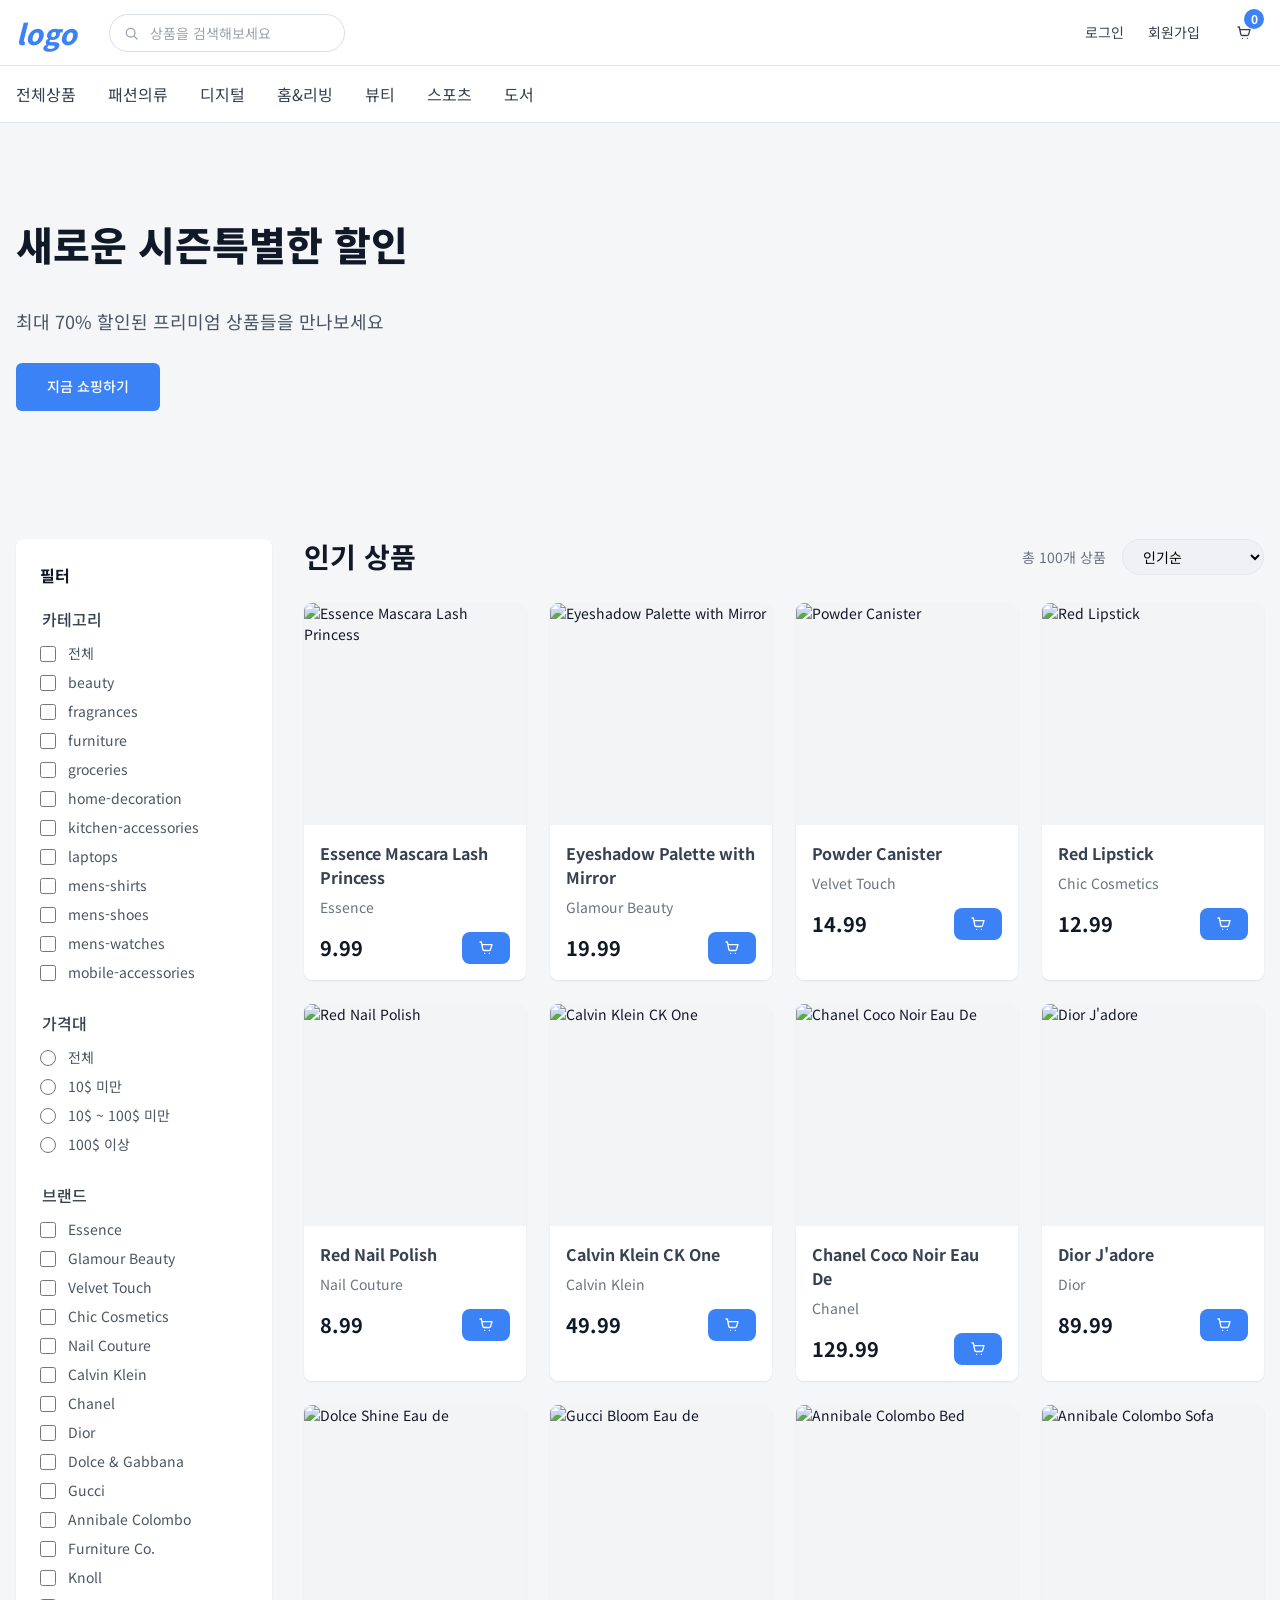
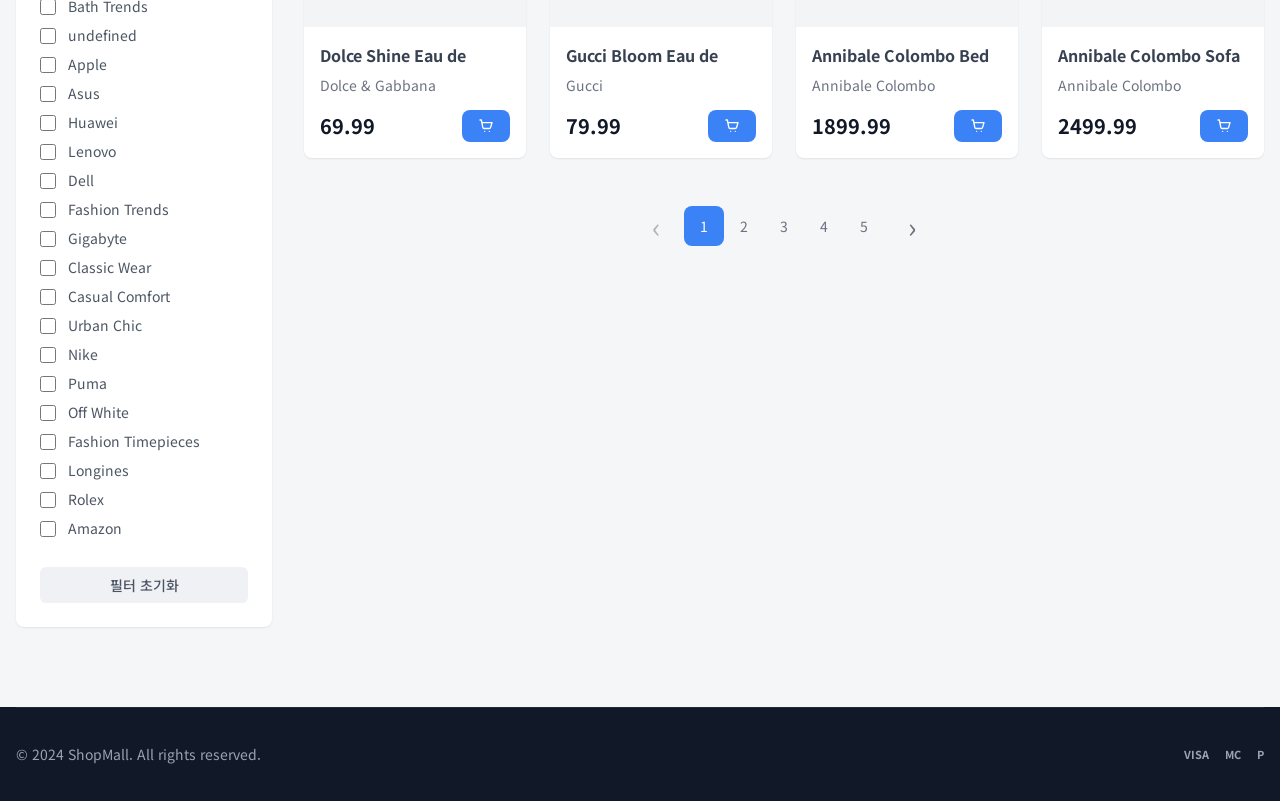
==== index.html @ 9116da2f "feat: 탭 및 장바구니 기능 포함 첫 업로드" ====
<!doctype html>
<html lang="ko">
  <head>
    <meta charset="UTF-8" />
    <meta name="viewport" content="width=device-width, initial-scale=1.0" />
    <title>ShopMall</title>
    <link rel="preconnect" href="https://fonts.googleapis.com" />
    <link rel="preconnect" href="https://fonts.gstatic.com" crossorigin />
    <link
      href="https://fonts.googleapis.com/css2?family=Noto+Sans+KR:wght@400;500;600;700;800&display=swap"
      rel="stylesheet"
    />
    <link rel="stylesheet" href="./css/common.css" />
    <link rel="stylesheet" href="./css/index.css" />
  </head>
  <body>
    <header class="site-header">
      <div class="header-top container">
        <a href="./index.html" class="logo" aria-label="ShopMall home">logo</a>
        <form class="search-form" action="#" method="get">
          <label for="search" class="sr-only">상품 검색</label>
          <span class="search-icon" aria-hidden="true"></span>
          <input id="search" type="search" placeholder="상품을 검색해보세요" />
        </form>
        <div class="user-actions">
          <a href="#">로그인</a>
          <a href="#">회원가입</a>
          <a href="./cart.html" class="cart-button" aria-label="장바구니">
            <span class="cart-icon" aria-hidden="true"></span>
            <span class="cart-count">3</span>
          </a>
        </div>
      </div>
      <nav class="category-nav" aria-label="상품 카테고리">
        <div class="container">
          <ul>
            <li><a href="#">전체상품</a></li>
            <li><a href="#">패션의류</a></li>
            <li><a href="#">디지털</a></li>
            <li><a href="#">홈&amp;리빙</a></li>
            <li><a href="#">뷰티</a></li>
            <li><a href="#">스포츠</a></li>
            <li><a href="#">도서</a></li>
          </ul>
        </div>
      </nav>
    </header>

    <main>
      <section class="hero">
        <div class="container hero-inner">
          <h1>새로운 시즌특별한 할인</h1>
          <p>최대 70% 할인된 프리미엄 상품들을 만나보세요</p>
          <a href="#products" class="btn btn-primary">지금 쇼핑하기</a>
        </div>
      </section>

      <section class="shop-section container" id="products">
        <aside class="filter-panel" aria-label="상품 필터">
          <h2>필터</h2>
          <fieldset id="category-filter">
            <legend>카테고리</legend>
            <label><input type="checkbox" name="category" value="all" /> 전체</label>
            <!-- <label><input type="checkbox" name="category" value="fashion" /> 패션의류</label> -->
          </fieldset>
          <fieldset id="price-filter">
            <legend>가격대</legend>
            <label><input type="radio" name="price" value="all" /> 전체</label>
            <!-- <label><input type="radio" name="price" value="low" /> 10만원 이하</label> -->
          </fieldset>
          <fieldset id="brand-filter">
            <legend>브랜드</legend>
          </fieldset>
          <button type="button" class="btn btn-muted">필터 초기화</button>
        </aside>

        <section class="products-area" aria-labelledby="products-title">
          <div class="products-header">
            <h2 id="products-title">인기 상품</h2>
            <div class="products-tools">
              <span>총 248개 상품</span>
              <label for="sort" class="sr-only">정렬</label>
              <select id="sort" name="sort">
                <option>인기순</option>
                <option>최신순</option>
                <option>낮은 가격순</option>
                <option>높은 가격순</option>
              </select>
            </div>
          </div>

          <div class="product-grid">
            <!-- <article class="product-card">
            <img src="https://images.unsplash.com/photo-1505740420928-5e560c06d30e?auto=format&fit=crop&w=500&q=80" alt="프리미엄 무선 헤드폰">
            <div class="product-info">
              <h3>프리미엄 무선 헤드폰</h3>
              <p>소니 WH-1000XM4</p>
              <div class="product-bottom">
                <strong>299,000원</strong>
                <button type="button" class="cart-add" aria-label="프리미엄 무선 헤드폰 장바구니 담기"></button>
              </div>
            </div>
          </article> -->
          </div>
          <div class="pn-wraaper">
            <nav class="pagination" aria-label="페이지">
              <a href="#" class="prev" aria-label="이전 페이지">‹</a>
              <p class="pager"></p>
              <a href="#" class="next" aria-label="다음 페이지">›</a>
            </nav>
          </div>
        </section>
      </section>
    </main>

    <footer class="site-footer">
      <div class="footer-inner container">
        <p>© 2024 ShopMall. All rights reserved.</p>
        <ul class="payment-list" aria-label="지원 결제 수단">
          <li>visa</li>
          <li>mc</li>
          <li>p</li>
        </ul>
      </div>
    </footer>
    <script type="module" src="js/main.js"></script>
  </body>
</html>
---- css/common.css ----
:root {
  --font-base: "Noto Sans KR", system-ui, -apple-system, BlinkMacSystemFont, "Segoe UI", sans-serif;
  --color-bg: #f4f6f8;
  --color-surface: #ffffff;
  --color-text: #111827;
  --color-muted: #6b7280;
  --color-border: #e5e7eb;
  --color-form-border: #d9dee7;
  --color-link: #374151;
  --color-link-hover: #2563eb;
  --color-primary: #3b82f6;
  --color-primary-hover: #2563eb;
  --color-primary-text: #ffffff;
  --color-button-muted: #f0f1f4;
  --color-footer: #111827;
  --color-footer-text: #9ca3af;
  --shadow-card: 0 1px 2px rgba(17, 24, 39, 0.08);
  --radius-card: 8px;
  --radius-control: 12px;
  --container: 1248px;
}

* {
  box-sizing: border-box;
}

body {
  margin: 0;
  background: var(--color-bg);
  color: var(--color-text);
  font-family: var(--font-base);
  font-size: 14px;
  line-height: 1.5;
}

img {
  display: block;
  max-width: 100%;
}

a {
  color: var(--color-link);
  text-decoration: none;
}

a:hover {
  color: var(--color-link-hover);
}

button,
input,
select {
  font: inherit;
}

button {
  cursor: pointer;
}

.container {
  width: min(100% - 32px, var(--container));
  margin-inline: auto;
}

.sr-only {
  position: absolute;
  width: 1px;
  height: 1px;
  padding: 0;
  overflow: hidden;
  clip: rect(0, 0, 0, 0);
  white-space: nowrap;
  border: 0;
}

.btn {
  display: inline-flex;
  align-items: center;
  justify-content: center;
  min-height: 36px;
  padding: 0 20px;
  border: 0;
  border-radius: 6px;
  font-weight: 500;
  text-align: center;
}

.btn-primary {
  min-height: 48px;
  padding-inline: 31px;
  background: var(--color-primary);
  color: var(--color-primary-text);
}

.btn-primary:hover {
  background: var(--color-primary-hover);
  color: var(--color-primary-text);
}

.btn-muted {
  width: 100%;
  background: var(--color-button-muted);
  color: #4b5563;
}

.site-header {
  background: var(--color-surface);
  border-bottom: 1px solid var(--color-border);
}

.header-top {
  display: flex;
  align-items: center;
  gap: 32px;
  min-height: 65px;
}

.logo {
  color: var(--color-primary);
  font-size: 28px;
  font-weight: 800;
  font-style: italic;
  line-height: 1;
}

.search-form {
  position: relative;
  width: 236px;
}

.search-form input {
  width: 100%;
  height: 38px;
  padding: 0 14px 0 40px;
  border: 1px solid var(--color-form-border);
  border-radius: 19px;
  color: var(--color-text);
  outline: none;
}

.search-form input::placeholder {
  color: #9ca3af;
}

.search-form input:focus {
  border-color: var(--color-primary);
  box-shadow: 0 0 0 3px rgba(59, 130, 246, 0.16);
}

.search-icon,
.cart-icon,
.cart-add::before {
  display: inline-block;
  width: 16px;
  height: 16px;
  background: currentColor;
  content: "";
  mask: var(--icon) center / contain no-repeat;
  -webkit-mask: var(--icon) center / contain no-repeat;
}

.search-icon {
  --icon: url("data:image/svg+xml,%3Csvg xmlns='http://www.w3.org/2000/svg' fill='none' viewBox='0 0 24 24' stroke='%23000'%3E%3Cpath stroke-linecap='round' stroke-linejoin='round' stroke-width='2' d='m21 21-4.3-4.3m1.3-5.2a6.5 6.5 0 1 1-13 0 6.5 6.5 0 0 1 13 0Z'/%3E%3C/svg%3E");
  position: absolute;
  left: 14px;
  top: 50%;
  color: #9ca3af;
  transform: translateY(-50%);
}

.cart-icon,
.cart-add::before {
  --icon: url("data:image/svg+xml,%3Csvg xmlns='http://www.w3.org/2000/svg' fill='none' viewBox='0 0 24 24' stroke='%23000'%3E%3Cpath stroke-linecap='round' stroke-linejoin='round' stroke-width='2' d='M3 3h2l2.2 11.2a2 2 0 0 0 2 1.6h7.7a2 2 0 0 0 1.9-1.4L21 7H6M10 20h.01M17 20h.01'/%3E%3C/svg%3E");
}

.user-actions {
  display: flex;
  align-items: center;
  gap: 24px;
  margin-left: auto;
}

.cart-button {
  position: relative;
  display: inline-flex;
  width: 40px;
  height: 40px;
  align-items: center;
  justify-content: center;
  color: #374151;
}

.cart-count {
  position: absolute;
  top: -4px;
  right: 0;
  display: grid;
  width: 20px;
  height: 20px;
  place-items: center;
  border-radius: 50%;
  background: var(--color-primary);
  color: var(--color-primary-text);
  font-size: 12px;
  font-weight: 700;
}

.category-nav {
  border-top: 1px solid var(--color-border);
}

.category-nav ul {
  display: flex;
  gap: 32px;
  min-height: 56px;
  align-items: center;
  margin: 0;
  padding: 0;
  list-style: none;
  font-size: 16px;
}

fieldset {
  display: grid;
  gap: 8px;
  margin: 0 0 28px;
  padding: 0;
  border: 0;
}

legend {
  margin-bottom: 12px;
  color: #374151;
  font-size: 16px;
  font-weight: 500;
}

label {
  display: flex;
  align-items: center;
  gap: 12px;
  color: #4b5563;
}

input[type="checkbox"],
input[type="radio"] {
  width: 16px;
  height: 16px;
  margin: 0;
  accent-color: var(--color-primary);
}

select {
  min-width: 96px;
  height: 36px;
  padding: 0 36px 0 16px;
  border: 1px solid var(--color-border);
  border-radius: 18px;
  background: var(--color-button-muted);
}

.site-footer {
  background: var(--color-footer);
}

.footer-inner {
  display: flex;
  min-height: 94px;
  align-items: center;
  justify-content: space-between;
  border-top: 1px solid rgba(255, 255, 255, 0.08);
  color: var(--color-footer-text);
}

.footer-inner p {
  margin: 0;
}

.payment-list {
  display: flex;
  gap: 16px;
  margin: 0;
  padding: 0;
  list-style: none;
  color: var(--color-footer-text);
  font-size: 11px;
  font-weight: 700;
  text-transform: uppercase;
}

.common-preview {
  min-height: 420px;
  padding: 80px 0;
}

.common-preview h1 {
  margin: 0 0 12px;
}

.common-preview p {
  margin: 0 0 24px;
  color: var(--color-muted);
}

@media (max-width: 768px) {
  .header-top {
    flex-wrap: wrap;
    gap: 16px;
    padding: 16px 0;
  }

  .search-form {
    order: 3;
    width: 100%;
  }

  .category-nav ul {
    gap: 20px;
    overflow-x: auto;
    white-space: nowrap;
  }

}

@media (max-width: 520px) {
  .user-actions {
    gap: 14px;
    font-size: 13px;
  }

  .footer-inner {
    align-items: flex-start;
    flex-direction: column;
    justify-content: center;
    gap: 14px;
  }
}
---- css/index.css ----
.hero {
  min-height: 384px;
  background:
    linear-gradient(
      90deg,
      rgba(244, 246, 248, 0.92) 0%,
      rgba(244, 246, 248, 0.62) 42%,
      rgba(244, 246, 248, 0.18) 100%
    ),
    url("https://images.unsplash.com/photo-1604014237800-1c9102c219da?auto=format&fit=crop&w=1800&q=80")
      center / cover;
}

.hero-inner {
  display: flex;
  min-height: 384px;
  flex-direction: column;
  align-items: flex-start;
  justify-content: center;
}

.hero h1 {
  max-width: 420px;
  margin: 0 0 40px;
  font-size: 40px;
  font-weight: 800;
  line-height: 1.2;
}

.hero p {
  margin: 0 0 28px;
  color: #4b5563;
  font-size: 18px;
}

.shop-section {
  display: grid;
  grid-template-columns: 256px 1fr;
  gap: 32px;
  padding: 32px 0 80px;
}

.filter-panel {
  align-self: start;
  padding: 24px;
  border-radius: var(--radius-card);
  background: var(--color-surface);
  box-shadow: var(--shadow-card);
}

.filter-panel h2 {
  margin: 0 0 20px;
  font-size: 16px;
}

.products-header {
  display: flex;
  align-items: center;
  justify-content: space-between;
  margin-bottom: 28px;
}

.products-header h2 {
  margin: 0;
  font-size: 28px;
  line-height: 1.2;
}

.products-tools {
  display: flex;
  align-items: center;
  gap: 16px;
  color: var(--color-muted);
}

.product-grid {
  display: grid;
  grid-template-columns: repeat(4, minmax(0, 1fr));
  gap: 24px;
}

.product-card {
  overflow: hidden;
  border-radius: var(--radius-card);
  background: var(--color-surface);
  box-shadow: var(--shadow-card);
}

.product-card img {
  width: 100%;
  aspect-ratio: 1;
  object-fit: cover;
  background: #f3f4f6;
}

.product-info {
  padding: 16px;
}

.product-info h3 {
  margin: 0 0 8px;
  font-size: 16px;
  font-weight: 700;
}

.product-info p {
  margin: 0 0 14px;
  color: var(--color-muted);
}

.product-bottom {
  display: flex;
  align-items: center;
  justify-content: space-between;
  gap: 12px;
}

.product-bottom strong {
  font-size: 20px;
  line-height: 1.4;
}

.cart-add {
  display: inline-flex;
  width: 48px;
  height: 32px;
  flex: 0 0 auto;
  align-items: center;
  justify-content: center;
  border: 0;
  border-radius: 8px;
  background: var(--color-primary);
  color: var(--color-primary-text);
}

.cart-add:hover {
  background: var(--color-primary-hover);
}

.pagination {
  display: flex;
  align-items: center;
  justify-content: center;
  gap: 8px;
  margin-top: 48px;
}

.pagination a,
.pagination {
  display: inline-flex;
  min-width: 40px;
  height: 40px;
  place-items: center;
  border-radius: 8px;
  color: #6b7280;
  justify-content: center;
}

.pagination a.active {
  background: var(--color-primary);
  color: var(--color-primary-text);
}
.pagination a[aria-label] {
  font-size: 2em;
}
.pagination a.disabled {
  pointer-events: none;
  opacity: 0.5;
}
@media (max-width: 1024px) {
  .shop-section {
    grid-template-columns: 220px 1fr;
  }

  .product-grid {
    grid-template-columns: repeat(3, minmax(0, 1fr));
  }
}

@media (max-width: 768px) {
  .hero h1 {
    font-size: 32px;
  }

  .shop-section {
    grid-template-columns: 1fr;
  }

  .product-grid {
    grid-template-columns: repeat(2, minmax(0, 1fr));
  }

  .products-header {
    align-items: flex-start;
    flex-direction: column;
    gap: 12px;
  }
}

@media (max-width: 520px) {
  .hero {
    min-height: 320px;
  }

  .hero-inner {
    min-height: 320px;
  }

  .product-grid {
    grid-template-columns: 1fr;
  }
}
.pn-wraaper {
  text-align: center;
}
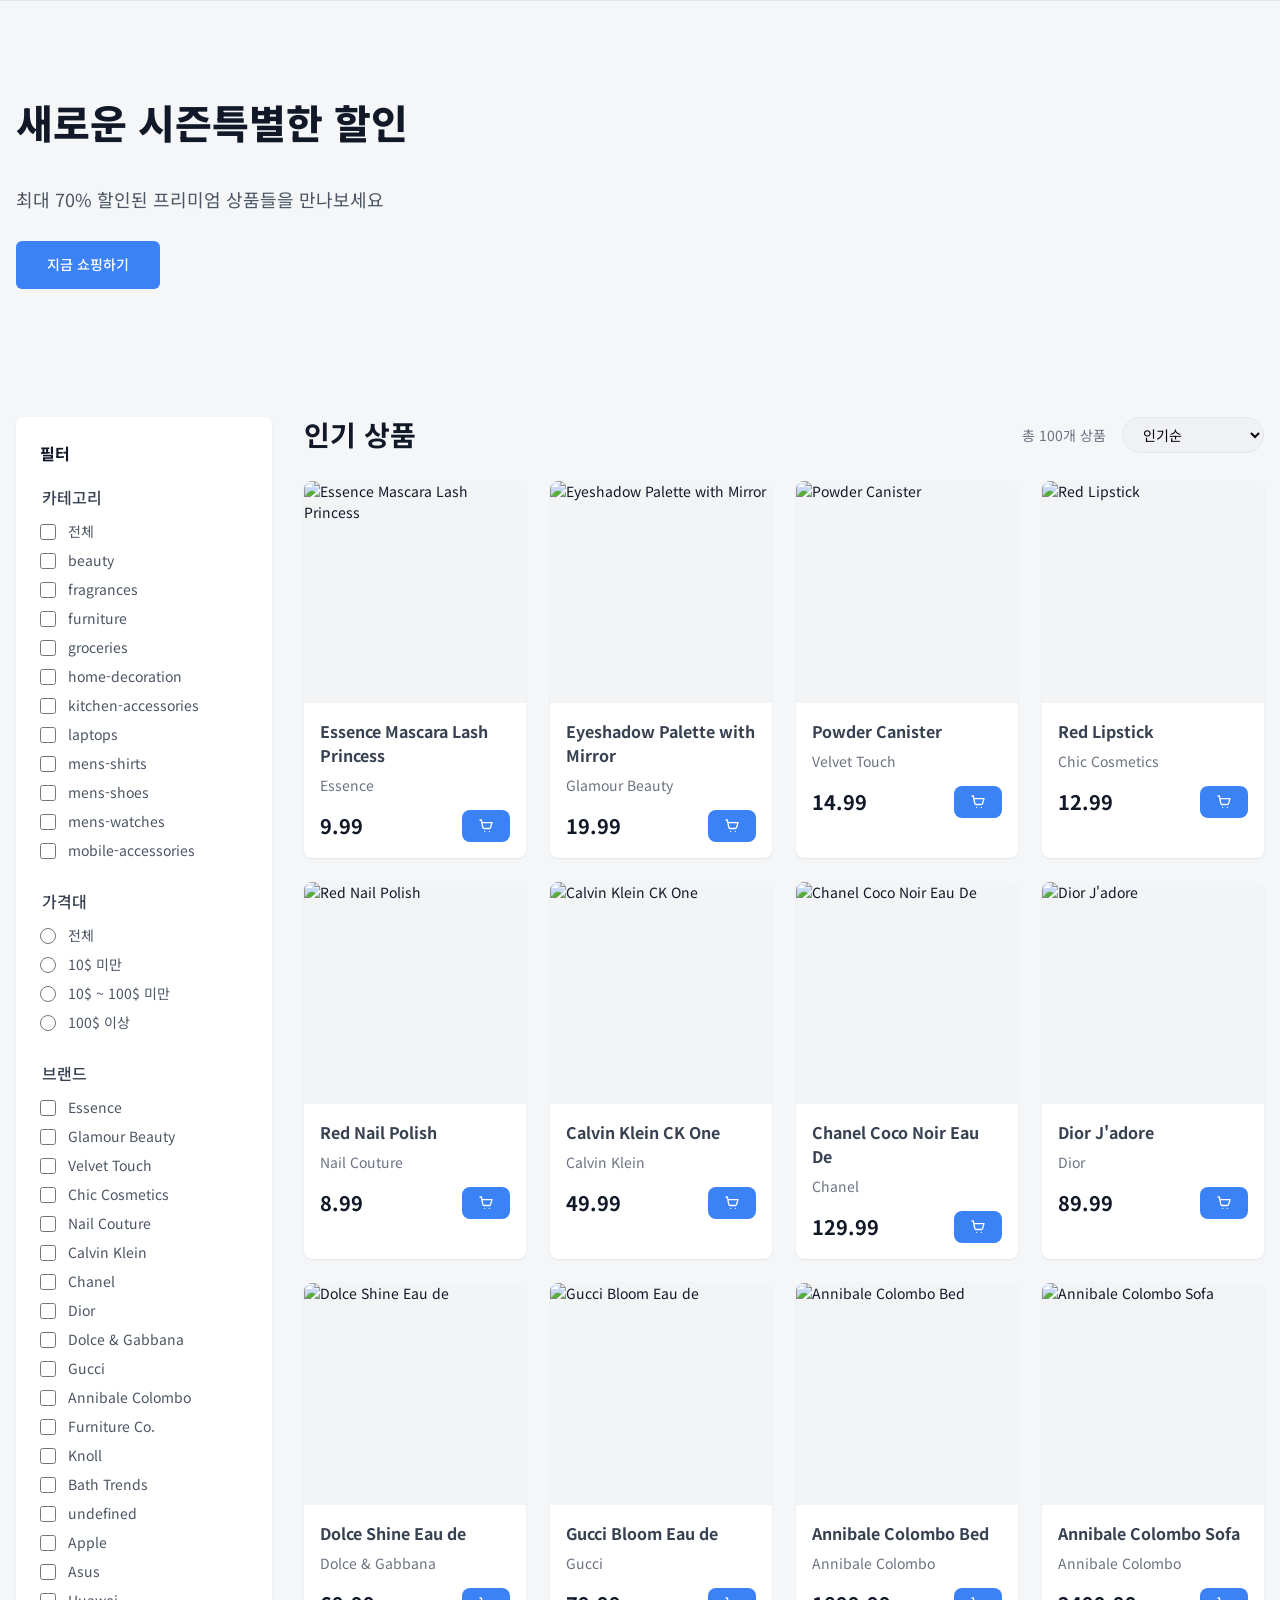
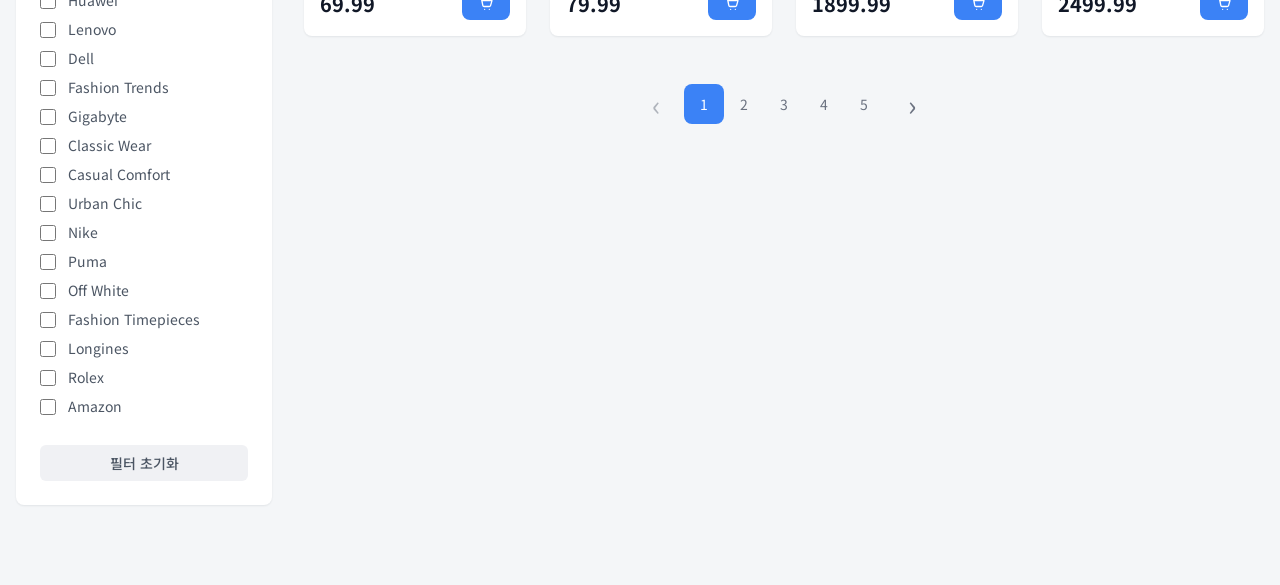
==== commit 92dfb939: "fix : checkbox 별도관리" ====
--- a/index.html
+++ b/index.html
@@ -14,37 +14,7 @@
     <link rel="stylesheet" href="./css/index.css" />
   </head>
   <body>
-    <header class="site-header">
-      <div class="header-top container">
-        <a href="./index.html" class="logo" aria-label="ShopMall home">logo</a>
-        <form class="search-form" action="#" method="get">
-          <label for="search" class="sr-only">상품 검색</label>
-          <span class="search-icon" aria-hidden="true"></span>
-          <input id="search" type="search" placeholder="상품을 검색해보세요" />
-        </form>
-        <div class="user-actions">
-          <a href="#">로그인</a>
-          <a href="#">회원가입</a>
-          <a href="./cart.html" class="cart-button" aria-label="장바구니">
-            <span class="cart-icon" aria-hidden="true"></span>
-            <span class="cart-count">3</span>
-          </a>
-        </div>
-      </div>
-      <nav class="category-nav" aria-label="상품 카테고리">
-        <div class="container">
-          <ul>
-            <li><a href="#">전체상품</a></li>
-            <li><a href="#">패션의류</a></li>
-            <li><a href="#">디지털</a></li>
-            <li><a href="#">홈&amp;리빙</a></li>
-            <li><a href="#">뷰티</a></li>
-            <li><a href="#">스포츠</a></li>
-            <li><a href="#">도서</a></li>
-          </ul>
-        </div>
-      </nav>
-    </header>
+    <header class="site-header"></header>
 
     <main>
       <section class="hero">
@@ -113,16 +83,7 @@
       </section>
     </main>
 
-    <footer class="site-footer">
-      <div class="footer-inner container">
-        <p>© 2024 ShopMall. All rights reserved.</p>
-        <ul class="payment-list" aria-label="지원 결제 수단">
-          <li>visa</li>
-          <li>mc</li>
-          <li>p</li>
-        </ul>
-      </div>
-    </footer>
+    <footer class="site-footer"></footer>
     <script type="module" src="js/main.js"></script>
   </body>
 </html>
